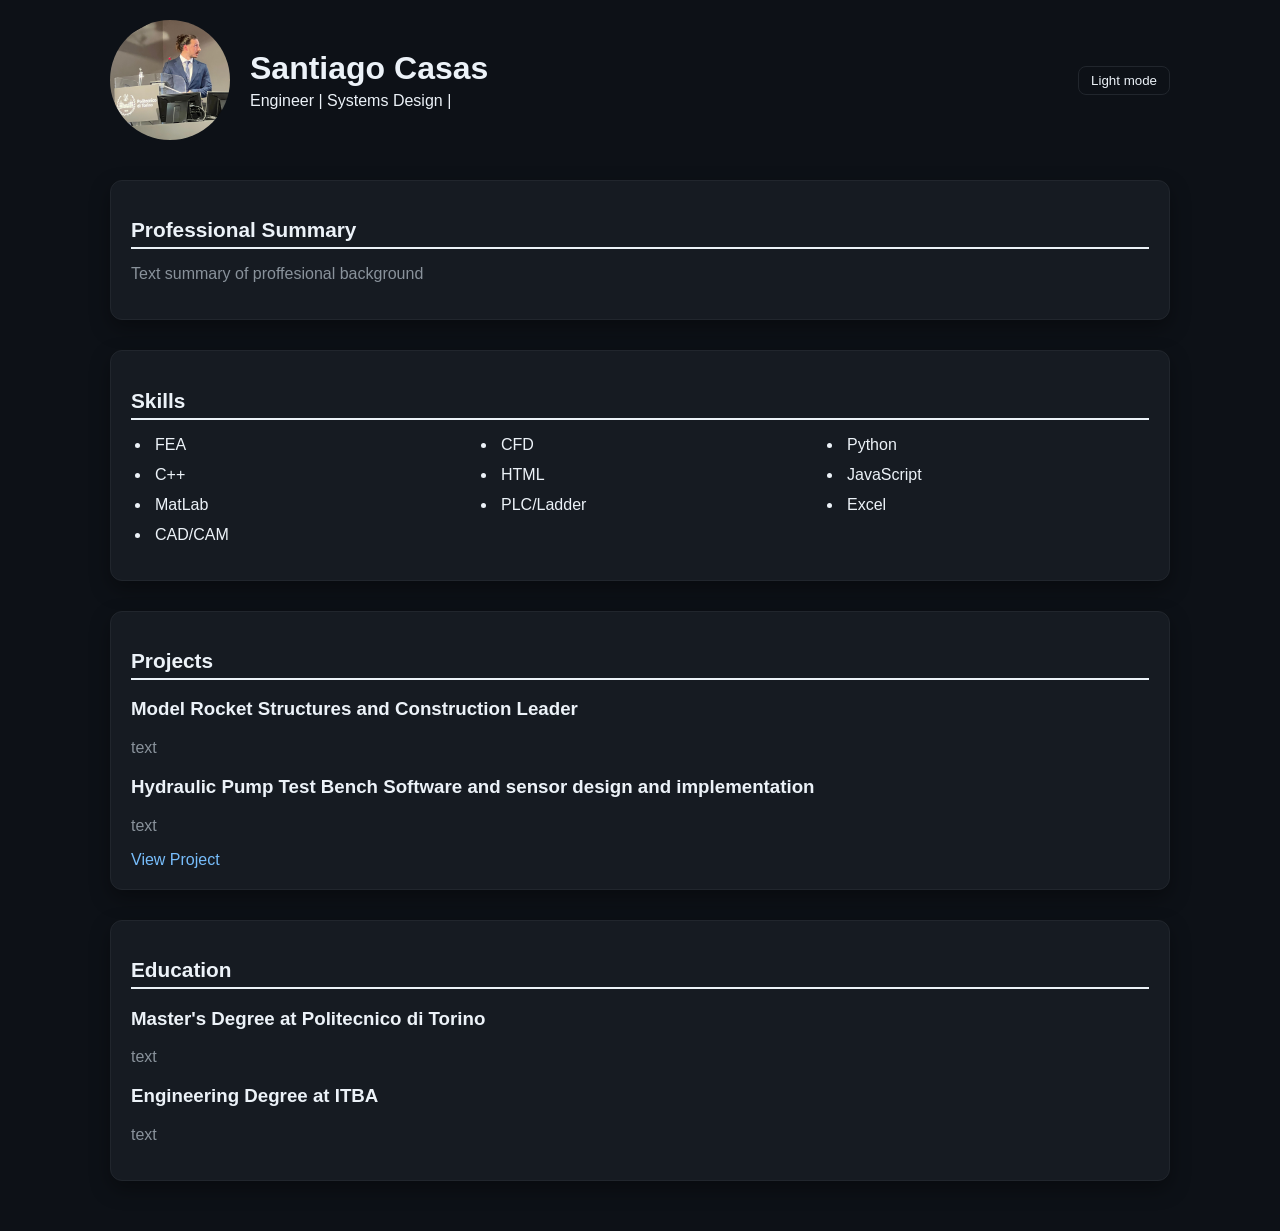
==== index.html @ 24605f94 "Initial commit" ====
<!DOCTYPE html>
<html lang="en">
<head> 
    <meta chaset="UTF-8">
    <meta name="viewport" content="width=device-width, initial-scale=1.0">
    <link rel="stylesheet" href="style.css">
    <title>Santiago Casas Mech. Eng.</title>
</head>

<body>
    <header class="header">
        <img src="assets/profile_pic.jpg" alt="Profile photo" class="profile-photo">

        <div class="header-text">
            <h1>Santiago Casas</h1>
            <p>Engineer | Systems Design | </p>
        </div>
        <button id="theme-toggle" class="theme-toggle">
            Light mode
        </button>
    </header>
<!-- Proffesional Summary -->
    <section class="card reveal">
        <h2 class="card-title">Professional Summary</h2>
        <p>
            Text summary of proffesional background
        </p>
    </section>

<!-- Skills -->
    <section class="card reveal">
        <h2 class="card-title">Skills</h2>
        <ul class="skill-list">
            <li>FEA</li>
            <li>CFD</li>
            <li>Python</li>
            <li>C++</li>
            <li>HTML</li>
            <li>JavaScript</li>
            <li>MatLab</li>
            <li>PLC/Ladder</li>
            <li>Excel</li>
            <li>CAD/CAM</li>
        </ul>
    </section>

<!-- Projects -->
    <section class="card reveal">
        <h2 class="card-title">Projects</h2>
        <article>
            <h3>Model Rocket Structures and Construction Leader</h3>
            <p>text</p>

            <h3>Hydraulic Pump Test Bench Software and sensor design and implementation</h3>
            <p>
                text
            </p>
            <a href="projects/testbench.html">View Project</a>
        </article>
    </section>

<!-- Education -->
    <section class="card reveal">
        <h2 class="card-title">Education</h2>
        <article>
            <h3>Master's Degree at Politecnico di Torino</h3>
            <p>text</p>

            <h3>Engineering Degree at ITBA</h3>
            <p>text</p>
        </article>
    </section>
<script src="script.js"></script>
</body>

</html>
---- style.css ----
body {
    font-family: Arial, Helvetica, sans-serif;
    max-width: 1100px;
    margin: auto;
    padding: 20px;
    color: var(--text-color);
    background-color: var(--bg-color);
}

:root{
    --bg-color: #0d1117;
    --card-bg: #161b22;
    --text-color: #ecf2f8;
    --muted-text: #89929b;
    --accent-color: #77bdfb;
    --border-color: #21262d;
}

body.light {
    --bg-color: #f2f4f8;
    --card-bg: #ffffff;
    --text-color: #1f2937;
    --muted-text: #6b7280;
    --accent-color: #2563eb;
    --border-color: #e5e7eb;
}

* {
    box-sizing: border-box;
}

/* body {
    margin: 0;
} */

figure {
    margin: 0;
}

.header {
    display: flex;
    align-items: center;
    gap: 20px;
    /* text-align: center; */
    margin-bottom: 40px;
    /* outline: 2px dashed blue; */
}

.theme-toggle {
    margin-left: auto;
    padding: 6px 12px;
    border-radius: 8px;
    border: 1px solid var(--border-color);
    background: transparent;
    color: var(--text-color);
    cursor: pointer;
}

.reveal {
    opacity: 0;
    transform: translateY(40px);
    transition: opacity 2.0s ease, transform 2.0s ease;
}

.reveal.visible {
    opacity: 1;
    transform: translateY(0);
}


a {
    color: var(--accent-color);
    text-decoration: none;
}

.skill-list{
    --columns: 3;
    display: grid;
    grid-template-columns: repeat(var(--columns), 1fr);
    gap: 12px 40px;
}

.skill-list li{
    padding-left: 4px;
}

.header-text h1{
    margin: 0;
}

.header-text p{
    margin: 5px 0 0;
    color: var(--text-color);
}

section {
    margin-bottom: 30px;
}

.profile-photo{
    width: 120px;
    height: 120px;
    border-radius: 50%;
    object-fit: cover;
}

.card {
    background-color: var(--card-bg);
    border: 1px solid var(--border-color);
    padding: 20px;
    margin-bottom: 30px;
    border-radius: 12px;
    box-shadow: 0 8px 20px rgba(0,0,0, 0.35);
    transition: transform 0.2s ease, box-shadow 0.2s ease;
}

.card:hover{
    transform: translateY(-4px);
    box-shadow: 0 12px 25px rgba(0,0,0,0.08);
}

.card-title{
    margin-bottom: 15px;
    font-size: 1.3em;
    color: var(--text-color);
}

h1 {
    margin-bottom: 5px;
}

h2 {
    border-bottom: 2px solid var(--text-color);
    padding-bottom: 5px;
}

ul {
    padding-left: 20px;
}

footer {
    text-align: center;
    margin-top: 40px;
    font-size: 0.9em;
}

p{
    color: var(--muted-text);
}

.top-bar {
    position: fixed;
    top: 20px;
    left: 20px;
    right: 20px;

    display: flex;
    justify-content: space-between;
    align-items: center;

    z-index: 1000;
    pointer-events: none;
}

.top-bar > * {
    pointer-events: auto;
}

/* Project Gallery */
.project-gallery {
    margin: 40px 0;
}

.carousel {
    position: relative;
    overflow: hidden;
    border-radius: 12px;
    width: 100%;
    transition: transform 0.5s ease-out;
}

.carousel:hover {
    /* cursor: grab; */
    transform: translateY(-6px);
    box-shadow: 0 12px 25px rgba(0,0,0,0.08);
}

.carousel-track {
    display: flex;
    width: 100%;
    z-index: 1;
    transition: transform 0.7s cubic-bezier(0.4,0,0.2,1);
}

.carousel-slide{
    flex: 0 0 100%;
    width: 100%;
    box-sizing: border-box;
    position: relative;
}

.carousel-slide img{
    width: 100%;
    display: block;
    /* object-fit: cover; */
}

.carousel-slide figcaption{
    display: none;
}

.carousel-track img {
    width: 100%;
    flex-shrink: 0;
    object-fit: cover;
    height: 400px;
}

.carousel-ui {
    position: absolute;
    bottom: 0;
    left: 0;
    right: 0;

    display: flex;
    justify-content: space-between;
    align-items: center;

    padding: 8px 16px;

    background: linear-gradient(
        to top,
        rgba(0,0,0,0.7),
        rgba(0,0,0,0)
        );

    border-radius: 8px;
    color: white;
    font-size: 0.9rem;

    pointer-events: none;

    z-index: 10;
}

.carousel-caption {
    max-width: 70%;
    opacity: 0.9;
    transition: opacity 0.8s ease;
    white-space: nowrap;
}

.carousel-counter {
    white-space: nowrap;
    opacity: 0.9;
    transition: opacity 0.8s ease;
}

.carousel-btn {
    position: absolute;
    top: 50%;
    transform: translateY(-50%);
    background: rgba(0, 0, 0, 0.5);
    color: white;
    border: none;
    font-size: 2rem;
    padding: 6px 12px;
    cursor: pointer;
}

.carousel-btn.prev {
    left: 10px;
}

.carousel-btn.next {
    right: 10px;
}

@media (max-width: 500px) {
    .header {
        flex-direction: column;
        text-align: center;
    }
    .carousel-track img{
        height: 250px;
    }

    .skill-list{
        --columns: 1;
    }
}

@media (max-width: 900px) {
    .header {
        flex-direction: column;
        text-align: center;
    }
    .carousel-track img{
        height: 250px;
    }

    .skill-list{
        --columns: 2;
    }
}
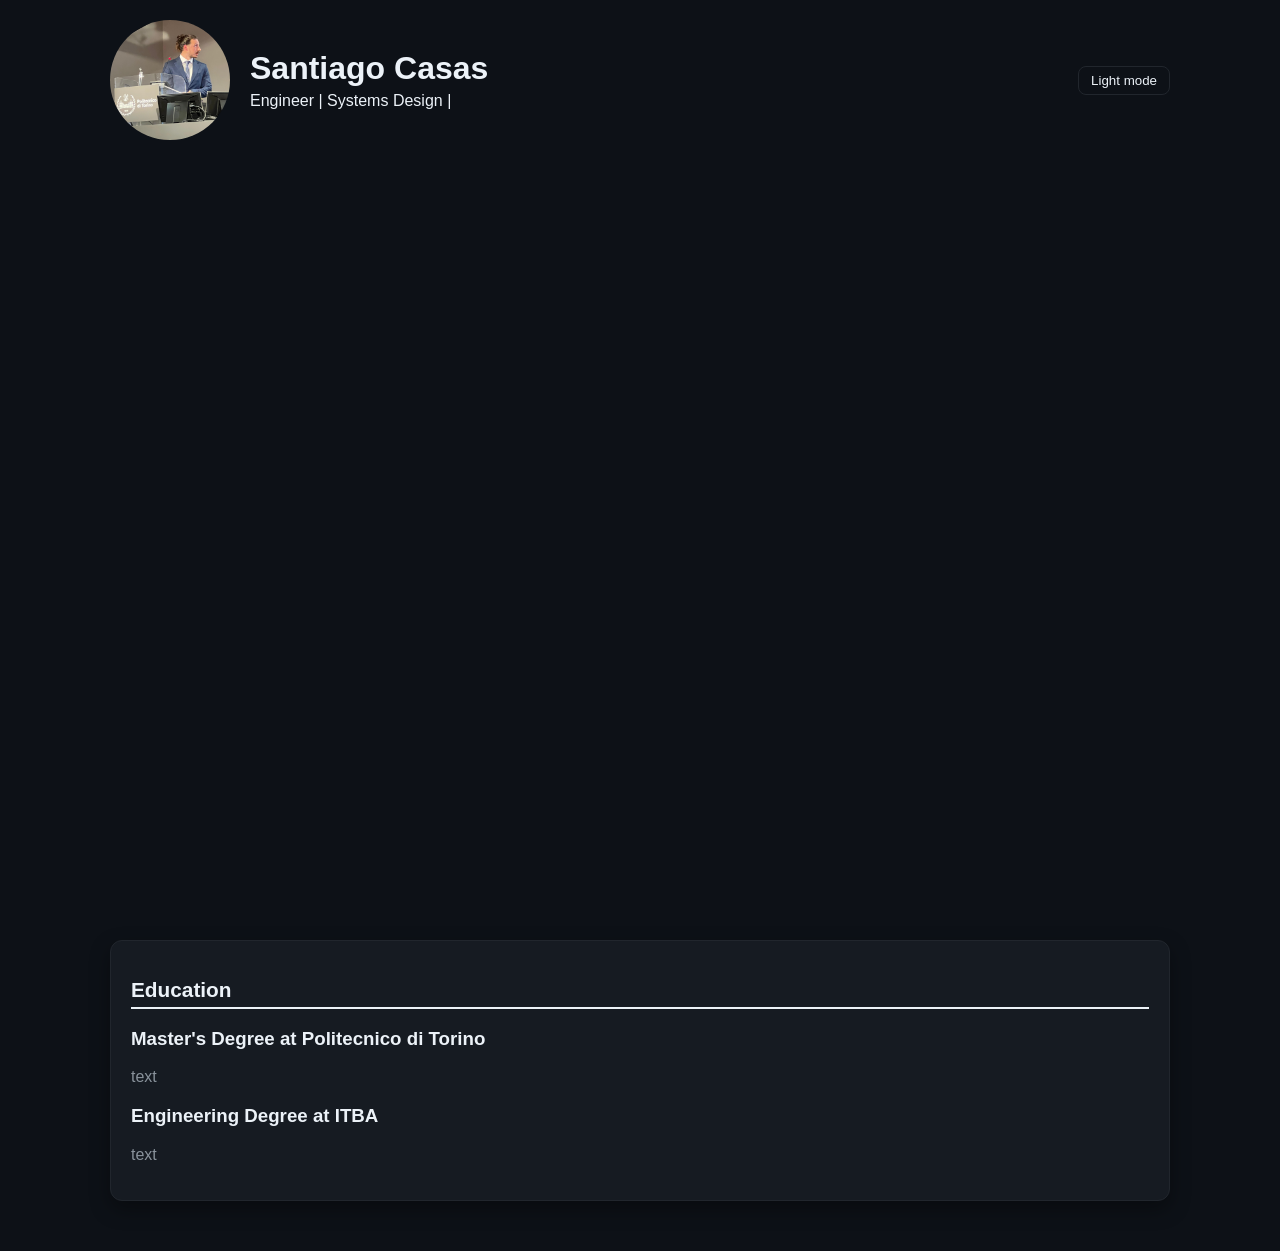
==== commit cc5f609e: "update 1" ====
--- a/index.html
+++ b/index.html
@@ -55,7 +55,25 @@
             <p>
                 text
             </p>
-            <a href="projects/testbench.html">View Project</a>
+            <!-- <a href="projects/testbench.html">View Project</a> -->
+
+            <a href="projects/testbench.html">
+            <button class="animated-button">
+            <svg width="100%" viewBox="0 0 24 24" class="arr-2" xmlns="http://www.w3.org/2000/svg">
+                <path
+                d="M16.1716 10.9999L10.8076 5.63589L12.2218 4.22168L20 11.9999L12.2218 19.778L10.8076 18.3638L16.1716 12.9999H4V10.9999H16.1716Z"
+                ></path>
+            </svg>
+            <span class="text">View Project</span>
+            <span class="circle"></span>
+            <svg width="100%" viewBox="0 0 24 24" class="arr-1" xmlns="http://www.w3.org/2000/svg">
+                <path
+                d="M16.1716 10.9999L10.8076 5.63589L12.2218 4.22168L20 11.9999L12.2218 19.778L10.8076 18.3638L16.1716 12.9999H4V10.9999H16.1716Z"
+                ></path>
+            </svg>
+            </button>
+            </a>
+
         </article>
     </section>
 
--- a/style.css
+++ b/style.css
@@ -1,3 +1,14 @@
+/* ==================================================
+    1. RESET & GLOBALS
+================================================== */
+* {
+    box-sizing: border-box;
+}
+
+figure {
+    margin: 0;
+}
+
 body {
     font-family: Arial, Helvetica, sans-serif;
     max-width: 1100px;
@@ -7,6 +18,10 @@
     background-color: var(--bg-color);
 }
 
+/* ==================================================
+    2. CSS VARIABLES
+================================================== */
+
 :root{
     --bg-color: #0d1117;
     --card-bg: #161b22;
@@ -14,28 +29,24 @@
     --muted-text: #89929b;
     --accent-color: #77bdfb;
     --border-color: #21262d;
+    --hrefBtn-color: #7f25c5;
+    --hrefBtntext-color: #212121;
+    /* --themeBtn-hover:  */
 }
 
 body.light {
-    --bg-color: #f2f4f8;
+    --bg-color: #e8e8e8;
     --card-bg: #ffffff;
     --text-color: #1f2937;
     --muted-text: #6b7280;
     --accent-color: #2563eb;
     --border-color: #e5e7eb;
-}
-
-* {
-    box-sizing: border-box;
-}
-
-/* body {
-    margin: 0;
-} */
-
-figure {
-    margin: 0;
-}
+    --hrefBtntext-color: #ecf2f8;
+}
+
+/* ==================================================
+    3. LAYOUT
+================================================== */
 
 .header {
     display: flex;
@@ -46,6 +57,100 @@
     /* outline: 2px dashed blue; */
 }
 
+/* ==================================================
+    4. SHARED COMPONENTS
+================================================== */
+.card {
+    background-color: var(--card-bg);
+    border: 1px solid var(--border-color);
+    padding: 20px;
+    margin-bottom: 30px;
+    border-radius: 12px;
+    box-shadow: 0 8px 20px rgba(0,0,0, 0.35);
+    transition: transform 0.2s ease, box-shadow 0.2s ease;
+}
+.card-title{
+    margin-bottom: 15px;
+    font-size: 1.3em;
+    color: var(--text-color);
+}
+
+h1 {
+    margin-bottom: 5px;
+}
+
+h2 {
+    border-bottom: 2px solid var(--text-color);
+    padding-bottom: 5px;
+}
+
+ul {
+    padding-left: 20px;
+}
+
+footer {
+    text-align: center;
+    margin-top: 40px;
+    font-size: 0.9em;
+}
+
+p{
+    color: var(--muted-text);
+}
+
+
+/* ==================================================
+    5. PAGE SECTIONS
+================================================== */
+.profile-photo{
+    width: 120px;
+    height: 120px;
+    border-radius: 50%;
+    object-fit: cover;
+}
+
+section {
+    margin-bottom: 30px;
+}
+
+.skill-list{
+    --columns: 3;
+    display: grid;
+    grid-template-columns: repeat(var(--columns), 1fr);
+    gap: 12px 40px;
+}
+.skill-list li{
+    padding-left: 4px;
+}
+
+.header-text h1{
+    margin: 0;
+}
+.header-text p{
+    margin: 5px 0 0;
+    color: var(--text-color);
+}
+
+.top-bar {
+    position: fixed;
+    top: 20px;
+    left: 20px;
+    right: 20px;
+
+    display: flex;
+    justify-content: space-between;
+    align-items: center;
+
+    z-index: 1000;
+    pointer-events: none;
+}
+.top-bar > * {
+    pointer-events: auto;
+}
+
+/* ==================================================
+    6. INTERACTIVE ELEMENTS
+================================================== */
 .theme-toggle {
     margin-left: auto;
     padding: 6px 12px;
@@ -54,12 +159,196 @@
     background: transparent;
     color: var(--text-color);
     cursor: pointer;
-}
+    transition: ease-out 0.4s;
+    box-shadow: inset 0 0 0 0 var(--hrefBtn-color);
+}
+
+.theme-toggle:hover {
+    color: var(--text-color);
+    box-shadow: inset 0 -100px 0 0 var(--hrefBtn-color);
+}
+
+.theme-toggle:active{
+    transform: scale(0.9);
+}
+
+/* From Uiverse.io by gharsh11032000 */ 
+.animated-button {
+    position: relative;
+    display: flex;
+    align-items: center;
+    gap: 4px;
+    padding: 6px 36px;
+    border: 4px solid;
+    border-color: transparent;
+    font-size: 16px;
+    background-color: inherit;
+    border-radius: 20px;
+    font-weight: 600;
+    color: var(--hrefBtn-color);
+    box-shadow: 0 0 0 2px var(--hrefBtn-color);
+    cursor: pointer;
+    overflow: hidden;
+    transition: all 0.6s cubic-bezier(0.23, 1, 0.32, 1);
+}
+
+.animated-button svg {
+    position: absolute;
+    width: 24px;
+    fill: var(--hrefBtn-color);
+    z-index: 9;
+    transition: all 0.8s cubic-bezier(0.23, 1, 0.32, 1);
+}
+
+.animated-button .arr-1 {
+    right: 16px;
+}
+
+.animated-button .arr-2 {
+    left: -25%;
+}
+
+.animated-button .circle {
+    position: absolute;
+    top: 50%;
+    left: 50%;
+    transform: translate(-50%, -50%);
+    width: 20px;
+    height: 20px;
+    background-color: var(--hrefBtn-color);
+    border-radius: 50%;
+    opacity: 0;
+    transition: all 0.8s cubic-bezier(0.23, 1, 0.32, 1);
+}
+
+.animated-button .text {
+    position: relative;
+    z-index: 1;
+    transform: translateX(-12px);
+    transition: all 0.8s cubic-bezier(0.23, 1, 0.32, 1);
+}
+
+.animated-button:hover {
+    box-shadow: 0 0 0 12px transparent;
+    color: var(--hrefBtntext-color);
+    border-radius: 12px;
+}
+
+.animated-button:hover .arr-1 {
+    right: -25%;
+}
+
+.animated-button:hover .arr-2 {
+    left: 16px;
+}
+
+.animated-button:hover .text {
+    transform: translateX(12px);
+}
+
+.animated-button:hover svg {
+    fill: var(--hrefBtntext-color);
+}
+
+.animated-button:active {
+    scale: 0.95;
+    box-shadow: 0 0 0 4px var(--hrefBtn-color);
+}
+
+.animated-button:hover .circle {
+    width: 220px;
+    height: 220px;
+    opacity: 1;
+}
+
+/* From Uiverse.io by karthik092726122003 */ 
+.styled-wrapper .button {
+    display: block;
+    position: relative;
+    width: 76px;
+    height: 76px;
+    margin: 0;
+    overflow: hidden;
+    outline: none;
+    background-color: transparent;
+    cursor: pointer;
+    border: 0;
+}
+
+.styled-wrapper .button:before {
+    content: "";
+    position: absolute;
+    border-radius: 50%;
+    inset: 7px;
+    border: 3px solid var(--muted-text); /* Update dynamically for light/dark mode */
+    transition:
+        opacity 0.4s cubic-bezier(0.77, 0, 0.175, 1) 80ms,
+        transform 0.5s cubic-bezier(0.455, 0.03, 0.515, 0.955) 80ms;
+}
+
+.styled-wrapper .button:after {
+    content: "";
+    position: absolute;
+    border-radius: 50%;
+    inset: 7px;
+    border: 4px solid var(--hrefBtn-color);
+    transform: scale(1.3);
+    transition:
+        opacity 0.4s cubic-bezier(0.165, 0.84, 0.44, 1),
+        transform 0.5s cubic-bezier(0.25, 0.46, 0.45, 0.94);
+    opacity: 0;
+}
+
+.styled-wrapper .button:hover:before,
+.styled-wrapper .button:focus:before {
+    opacity: 0;
+    transform: scale(0.7);
+    transition:
+        opacity 0.4s cubic-bezier(0.165, 0.84, 0.44, 1),
+        transform 0.5s cubic-bezier(0.25, 0.46, 0.45, 0.94);
+}
+
+.styled-wrapper .button:hover:after,
+.styled-wrapper .button:focus:after {
+    opacity: 1;
+    transform: scale(1);
+    transition:
+        opacity 0.4s cubic-bezier(0.77, 0, 0.175, 1) 80ms,
+        transform 0.5s cubic-bezier(0.455, 0.03, 0.515, 0.955) 80ms;
+}
+
+.styled-wrapper .button-box {
+    display: flex;
+    position: absolute;
+    top: 0;
+    left: 0;
+}
+
+.styled-wrapper .button-elem {
+    display: block;
+    width: 30px;
+    height: 30px;
+    margin: 24px 18px 0 22px;
+    transform: rotate(360deg);
+    fill: #f0eeef;
+}
+
+.styled-wrapper .button:hover .button-box,
+.styled-wrapper .button:focus .button-box {
+    transition: 0.4s;
+    transform: translateX(-69px);
+}
+
+/* ==================================================
+    7. ANIMATIONS
+================================================== */
 
 .reveal {
     opacity: 0;
     transform: translateY(40px);
-    transition: opacity 2.0s ease, transform 2.0s ease;
+    transition:
+        opacity 1.5s ease-out,
+        transform 1.5s cubic-bezier(0.2, 0.8, 0.2, 1);;
 }
 
 .reveal.visible {
@@ -67,103 +356,14 @@
     transform: translateY(0);
 }
 
-
-a {
-    color: var(--accent-color);
-    text-decoration: none;
-}
-
-.skill-list{
-    --columns: 3;
-    display: grid;
-    grid-template-columns: repeat(var(--columns), 1fr);
-    gap: 12px 40px;
-}
-
-.skill-list li{
-    padding-left: 4px;
-}
-
-.header-text h1{
-    margin: 0;
-}
-
-.header-text p{
-    margin: 5px 0 0;
-    color: var(--text-color);
-}
-
-section {
-    margin-bottom: 30px;
-}
-
-.profile-photo{
-    width: 120px;
-    height: 120px;
-    border-radius: 50%;
-    object-fit: cover;
-}
-
-.card {
-    background-color: var(--card-bg);
-    border: 1px solid var(--border-color);
-    padding: 20px;
-    margin-bottom: 30px;
-    border-radius: 12px;
-    box-shadow: 0 8px 20px rgba(0,0,0, 0.35);
-    transition: transform 0.2s ease, box-shadow 0.2s ease;
+.reveal.active {
+    opacity: 1;
+    transform: translateY(0);
 }
 
 .card:hover{
     transform: translateY(-4px);
     box-shadow: 0 12px 25px rgba(0,0,0,0.08);
-}
-
-.card-title{
-    margin-bottom: 15px;
-    font-size: 1.3em;
-    color: var(--text-color);
-}
-
-h1 {
-    margin-bottom: 5px;
-}
-
-h2 {
-    border-bottom: 2px solid var(--text-color);
-    padding-bottom: 5px;
-}
-
-ul {
-    padding-left: 20px;
-}
-
-footer {
-    text-align: center;
-    margin-top: 40px;
-    font-size: 0.9em;
-}
-
-p{
-    color: var(--muted-text);
-}
-
-.top-bar {
-    position: fixed;
-    top: 20px;
-    left: 20px;
-    right: 20px;
-
-    display: flex;
-    justify-content: space-between;
-    align-items: center;
-
-    z-index: 1000;
-    pointer-events: none;
-}
-
-.top-bar > * {
-    pointer-events: auto;
 }
 
 /* Project Gallery */
@@ -276,6 +476,10 @@
     right: 10px;
 }
 
+/* ==================================================
+    8. MEDIA QUERIES
+================================================== */
+
 @media (max-width: 500px) {
     .header {
         flex-direction: column;
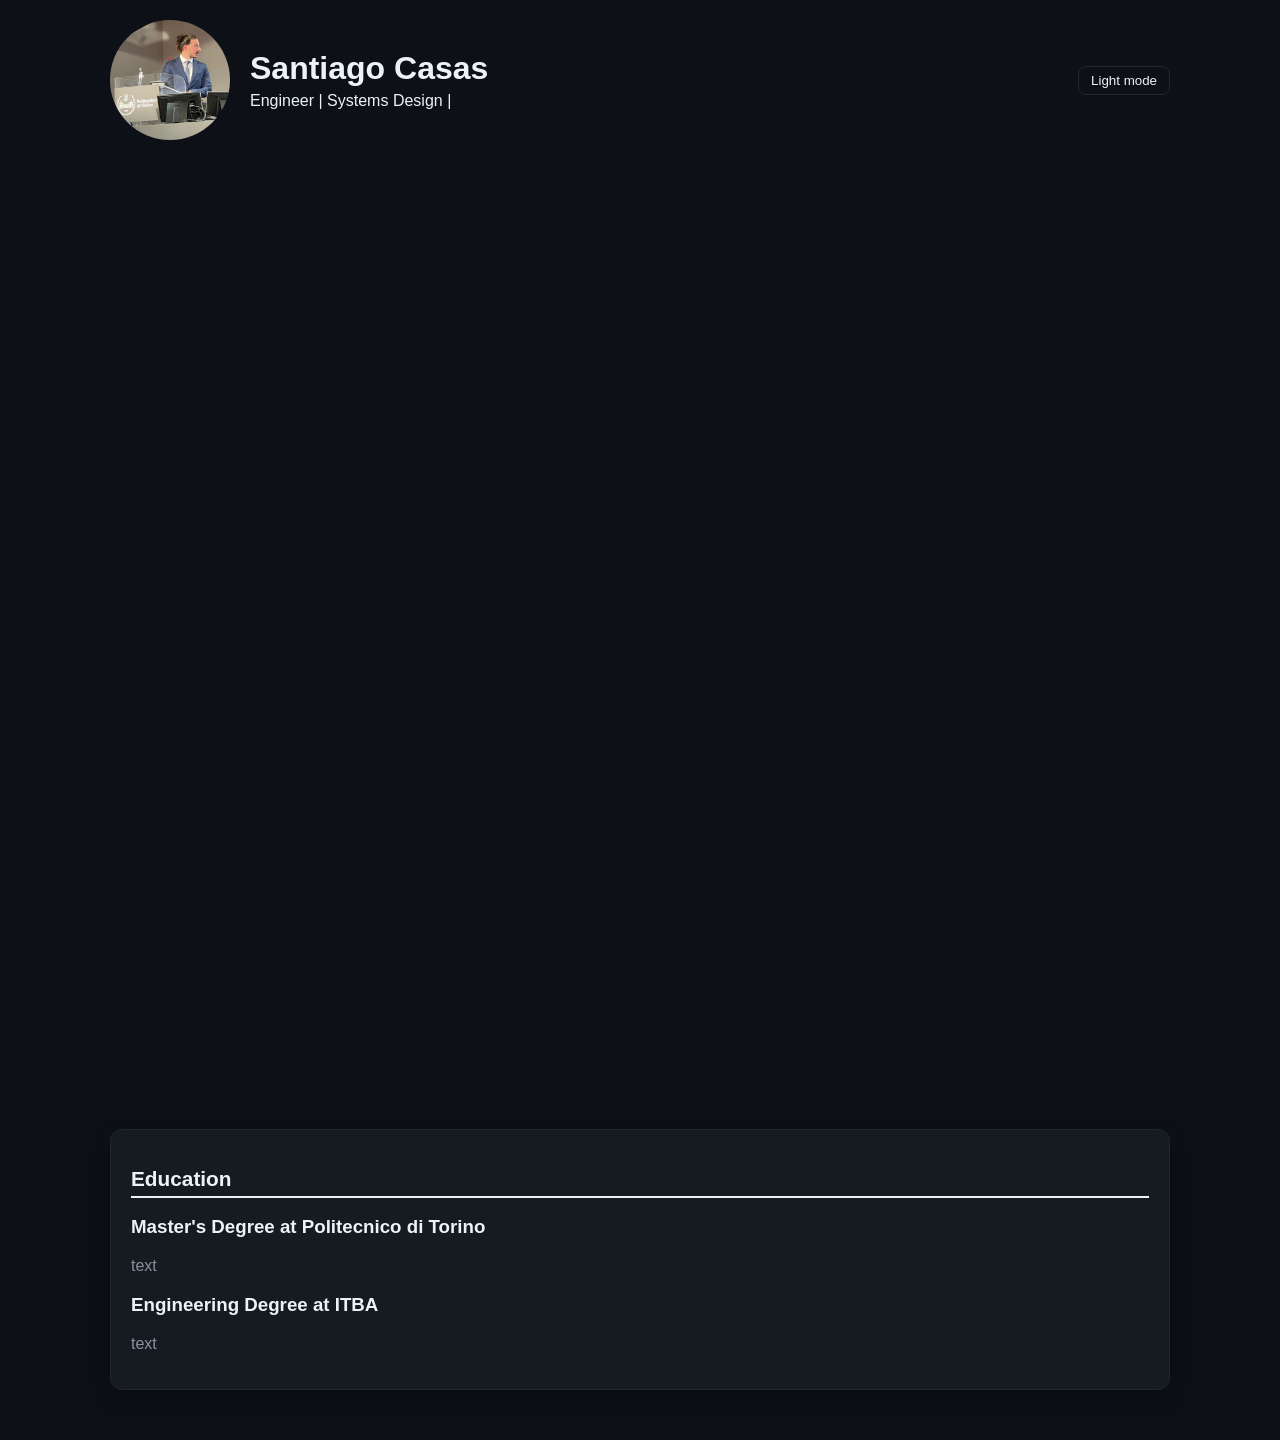
==== commit 1d7b6f19: "update 2" ====
--- a/index.html
+++ b/index.html
@@ -33,14 +33,15 @@
         <ul class="skill-list">
             <li>FEA</li>
             <li>CFD</li>
+            <li>CAD/CAM</li>
+            <li>PLC/Ladder</li>
+            <li>Excel</li>
+            <li>MatLab</li>
             <li>Python</li>
             <li>C++</li>
             <li>HTML</li>
             <li>JavaScript</li>
-            <li>MatLab</li>
-            <li>PLC/Ladder</li>
-            <li>Excel</li>
-            <li>CAD/CAM</li>
+            <li>Web Hosting</li>
         </ul>
     </section>
 
@@ -48,12 +49,12 @@
     <section class="card reveal">
         <h2 class="card-title">Projects</h2>
         <article>
-            <h3>Model Rocket Structures and Construction Leader</h3>
-            <p>text</p>
-
             <h3>Hydraulic Pump Test Bench Software and sensor design and implementation</h3>
             <p>
-                text
+                End-to-end redesign and modernization of the R&D laboratory at Bombas Rowa, 
+                integrating automation, custom software, control systems, and data infrastructure, 
+                resulting in a >500% reduction in testing time and a radical improvement in 
+                decision-making speed and data quality.
             </p>
             <!-- <a href="projects/testbench.html">View Project</a> -->
 
@@ -74,6 +75,17 @@
             </button>
             </a>
 
+            <h3>Internal Web Platform — Test Data and Performance Analytics</h3>
+            <p>Centralized web platform for storing, analyzing, and comparing 
+                real-world pump performance data generated by R&D testing.</p>
+
+            <h3>Internal Web Tool — Gantt Diagram Viewer (Intranet)</h3>
+            <p>Internal web application that allows any authorized employee 
+                to view project Gantt charts without requiring commercial software licenses.</p>
+
+            <h3>Model Rocket Structures and Construction Leader</h3>
+            <p>Leadership of the Structures Team in an academic 
+                aerospace project, culminating in the team’s first-ever rocket launch.</p>
         </article>
     </section>
 
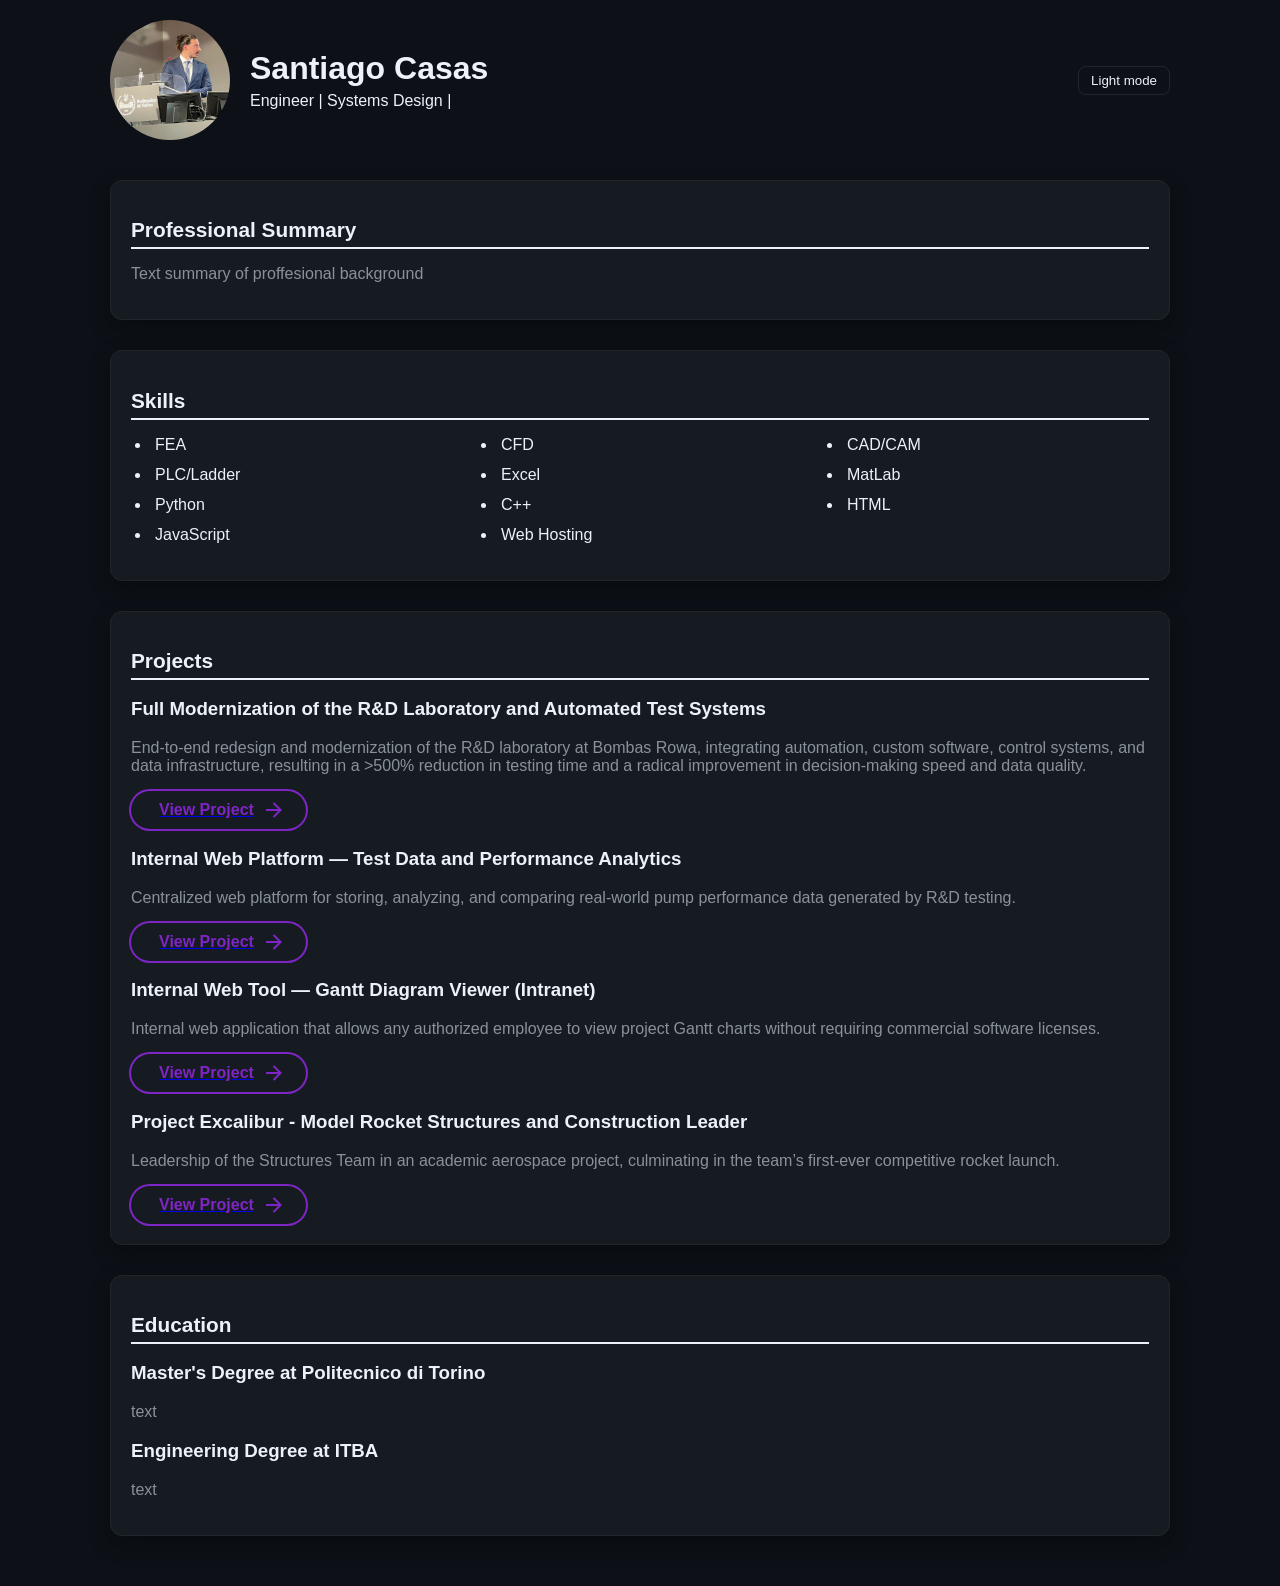
==== commit c52f5b65: "Alpha - deja info en todos los proyectos" ====
--- a/index.html
+++ b/index.html
@@ -49,7 +49,7 @@
     <section class="card reveal">
         <h2 class="card-title">Projects</h2>
         <article>
-            <h3>Hydraulic Pump Test Bench Software and sensor design and implementation</h3>
+            <h3>Full Modernization of the R&D Laboratory and Automated Test Systems</h3>
             <p>
                 End-to-end redesign and modernization of the R&D laboratory at Bombas Rowa, 
                 integrating automation, custom software, control systems, and data infrastructure, 
@@ -78,14 +78,62 @@
             <h3>Internal Web Platform — Test Data and Performance Analytics</h3>
             <p>Centralized web platform for storing, analyzing, and comparing 
                 real-world pump performance data generated by R&D testing.</p>
+            <a href="projects/web_int_tool.html">
+            <button class="animated-button">
+            <svg width="100%" viewBox="0 0 24 24" class="arr-2" xmlns="http://www.w3.org/2000/svg">
+                <path
+                d="M16.1716 10.9999L10.8076 5.63589L12.2218 4.22168L20 11.9999L12.2218 19.778L10.8076 18.3638L16.1716 12.9999H4V10.9999H16.1716Z"
+                ></path>
+            </svg>
+            <span class="text">View Project</span>
+            <span class="circle"></span>
+            <svg width="100%" viewBox="0 0 24 24" class="arr-1" xmlns="http://www.w3.org/2000/svg">
+                <path
+                d="M16.1716 10.9999L10.8076 5.63589L12.2218 4.22168L20 11.9999L12.2218 19.778L10.8076 18.3638L16.1716 12.9999H4V10.9999H16.1716Z"
+                ></path>
+            </svg>
+            </button>
+            </a>
 
             <h3>Internal Web Tool — Gantt Diagram Viewer (Intranet)</h3>
             <p>Internal web application that allows any authorized employee 
                 to view project Gantt charts without requiring commercial software licenses.</p>
+            <a href="projects/web_gantt.html">
+            <button class="animated-button">
+            <svg width="100%" viewBox="0 0 24 24" class="arr-2" xmlns="http://www.w3.org/2000/svg">
+                <path
+                d="M16.1716 10.9999L10.8076 5.63589L12.2218 4.22168L20 11.9999L12.2218 19.778L10.8076 18.3638L16.1716 12.9999H4V10.9999H16.1716Z"
+                ></path>
+            </svg>
+            <span class="text">View Project</span>
+            <span class="circle"></span>
+            <svg width="100%" viewBox="0 0 24 24" class="arr-1" xmlns="http://www.w3.org/2000/svg">
+                <path
+                d="M16.1716 10.9999L10.8076 5.63589L12.2218 4.22168L20 11.9999L12.2218 19.778L10.8076 18.3638L16.1716 12.9999H4V10.9999H16.1716Z"
+                ></path>
+            </svg>
+            </button>
+            </a>
 
-            <h3>Model Rocket Structures and Construction Leader</h3>
+            <h3>Project Excalibur - Model Rocket Structures and Construction Leader</h3>
             <p>Leadership of the Structures Team in an academic 
-                aerospace project, culminating in the team’s first-ever rocket launch.</p>
+            aerospace project, culminating in the team’s first-ever competitive rocket launch.</p>
+            <a href="projects/rokcet.html">
+            <button class="animated-button">
+            <svg width="100%" viewBox="0 0 24 24" class="arr-2" xmlns="http://www.w3.org/2000/svg">
+                <path
+                d="M16.1716 10.9999L10.8076 5.63589L12.2218 4.22168L20 11.9999L12.2218 19.778L10.8076 18.3638L16.1716 12.9999H4V10.9999H16.1716Z"
+                ></path>
+            </svg>
+            <span class="text">View Project</span>
+            <span class="circle"></span>
+            <svg width="100%" viewBox="0 0 24 24" class="arr-1" xmlns="http://www.w3.org/2000/svg">
+                <path
+                d="M16.1716 10.9999L10.8076 5.63589L12.2218 4.22168L20 11.9999L12.2218 19.778L10.8076 18.3638L16.1716 12.9999H4V10.9999H16.1716Z"
+                ></path>
+            </svg>
+            </button>
+            </a>
         </article>
     </section>
 
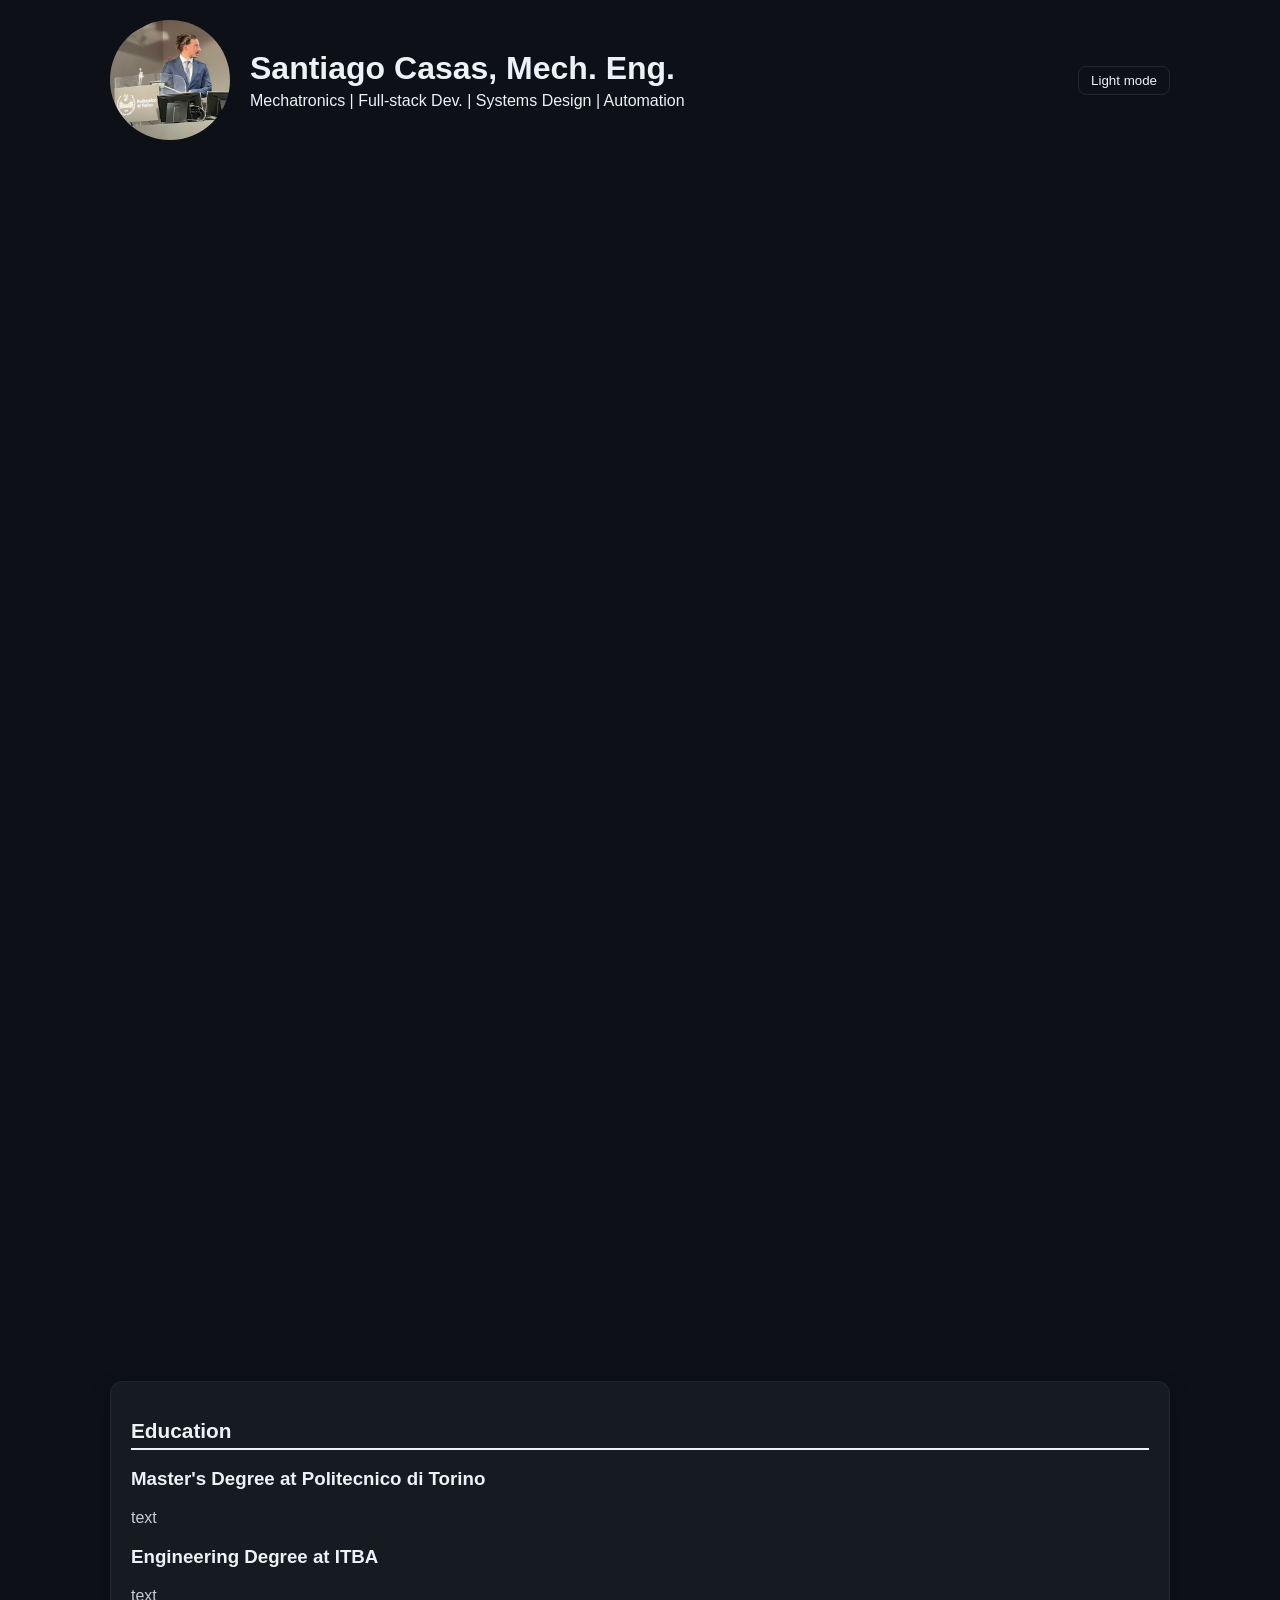
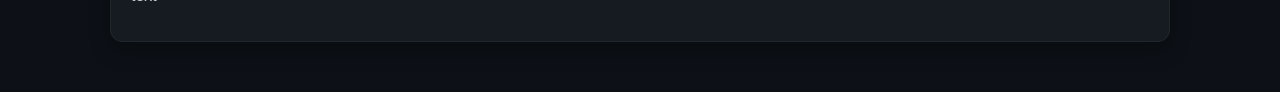
==== commit 88a879dd: "Agrega fotos y cosas de la pag ppal" ====
--- a/index.html
+++ b/index.html
@@ -12,8 +12,8 @@
         <img src="assets/profile_pic.jpg" alt="Profile photo" class="profile-photo">
 
         <div class="header-text">
-            <h1>Santiago Casas</h1>
-            <p>Engineer | Systems Design | </p>
+            <h1>Santiago Casas, Mech. Eng.</h1>
+            <p>Mechatronics | Full-stack Dev. | Systems Design | Automation </p>
         </div>
         <button id="theme-toggle" class="theme-toggle">
             Light mode
@@ -23,7 +23,19 @@
     <section class="card reveal">
         <h2 class="card-title">Professional Summary</h2>
         <p>
-            Text summary of proffesional background
+            I am a multifaceted Engineer driven by a singular goal: 
+            <strong>resilient, scalable systems that bridge the gap between 
+            complex logic and human-centric design.</strong> My work is defined by a commitment 
+            to technical excellence and a relentless curiosity that has led me 
+            to branch out beyond traditional engineering into the critical 
+            realms of <strong> Programming, Cybersecurity, and Project Leadership.</strong>
+        </p>
+        <p>
+            As I move forward, my focus is on leading high-impact technical 
+            projects where security and innovation intersect. I am passionate 
+            about creating a digital landscape that is as robust as it is accessible, and 
+            I am always looking for the next challenge that requires a "Swiss Army Knife" 
+            approach to engineering.
         </p>
     </section>
 
--- a/style.css
+++ b/style.css
@@ -26,7 +26,7 @@
     --bg-color: #0d1117;
     --card-bg: #161b22;
     --text-color: #ecf2f8;
-    --muted-text: #89929b;
+    --muted-text: #c6cdd5;
     --accent-color: #77bdfb;
     --border-color: #21262d;
     --hrefBtn-color: #7f25c5;
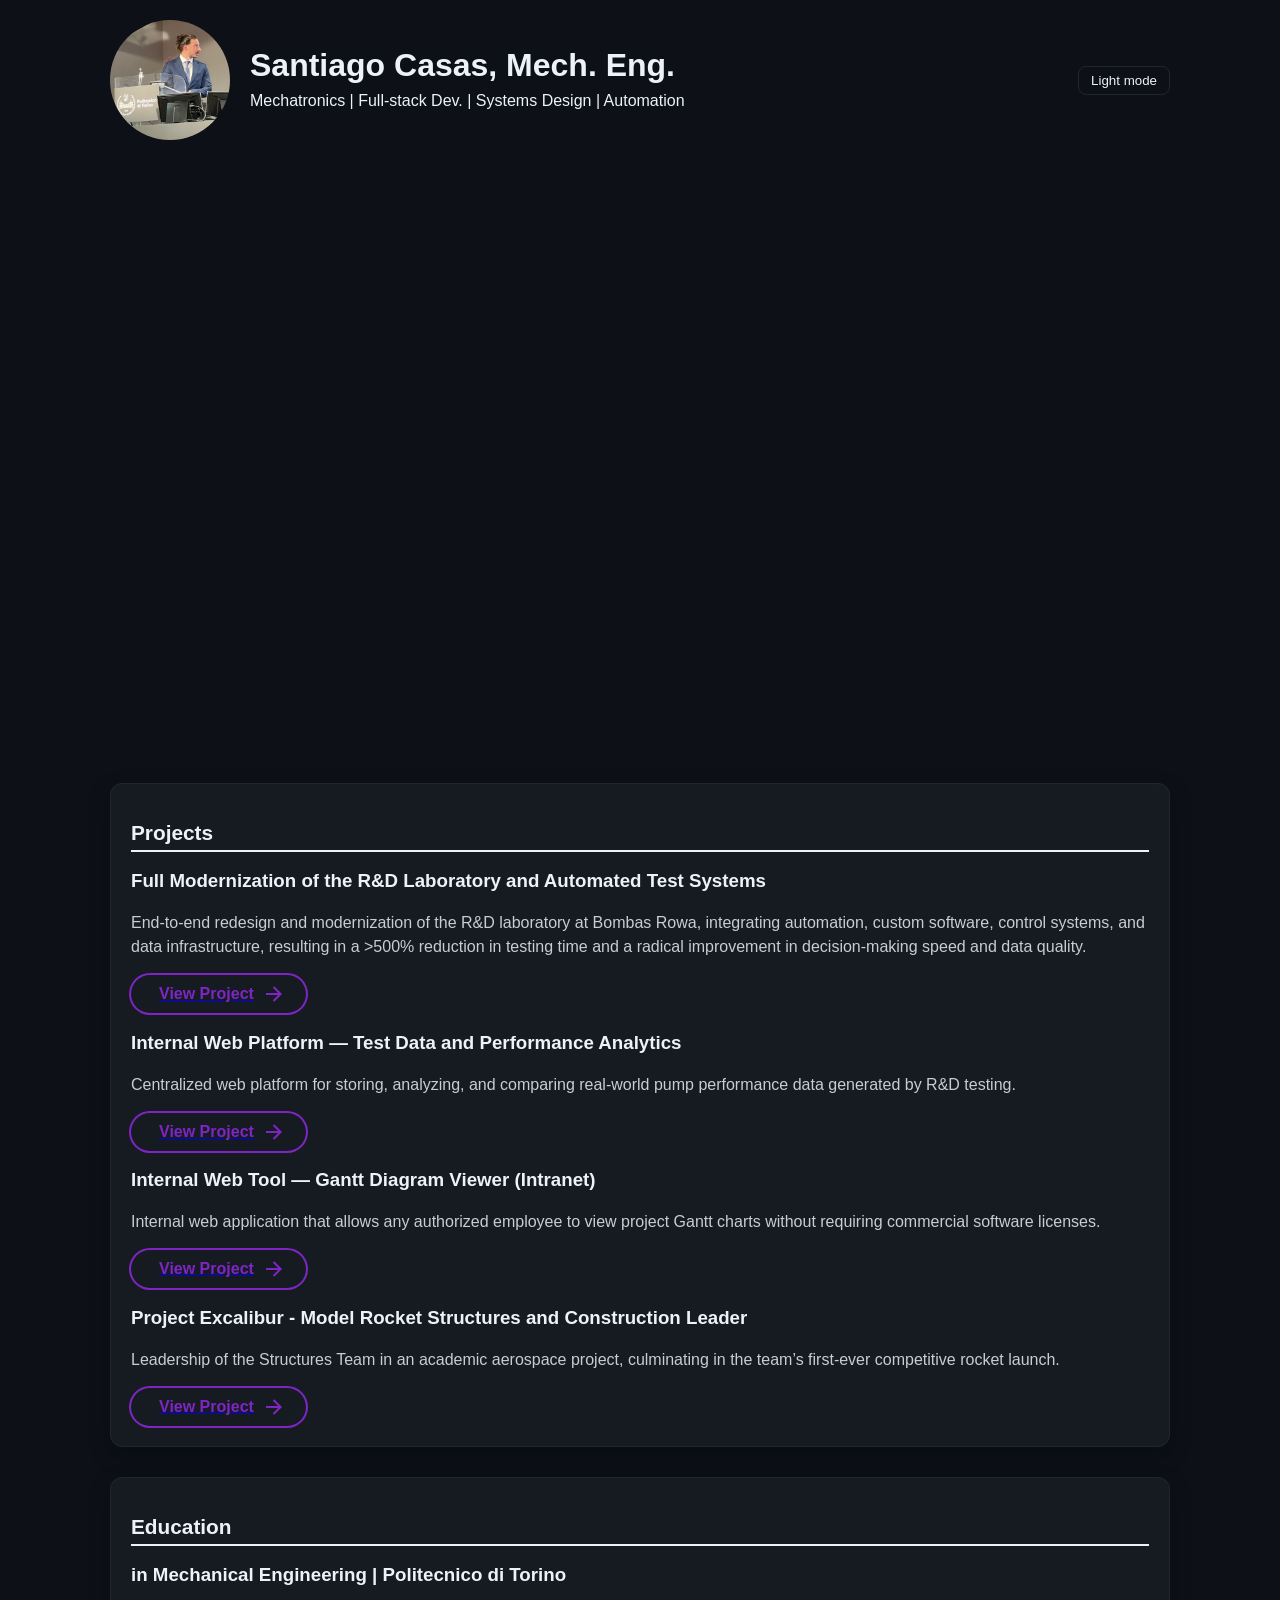
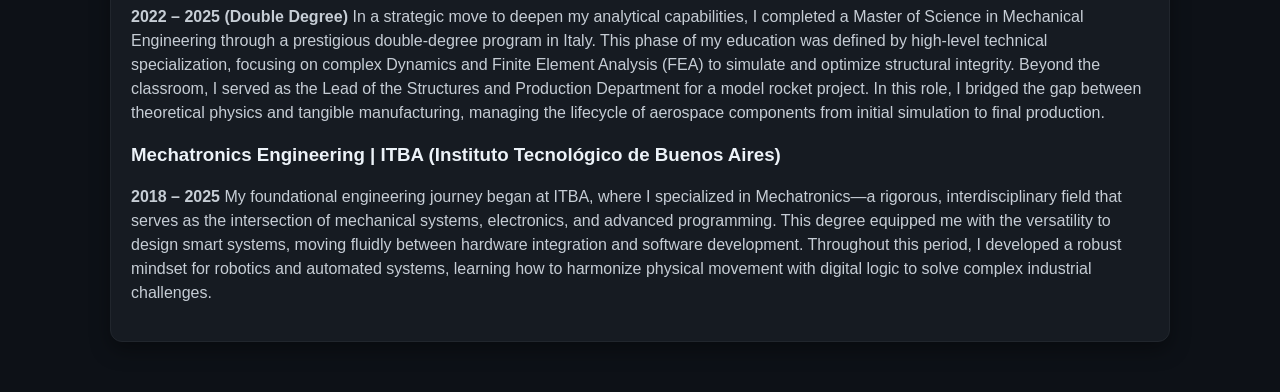
==== commit d57b3628: "Pagina ppal" ====
--- a/index.html
+++ b/index.html
@@ -54,6 +54,9 @@
             <li>HTML</li>
             <li>JavaScript</li>
             <li>Web Hosting</li>
+            <li>Cursor/Claude Code</li>
+            <li>Agentic AI</li>
+            <li>Linux Bash</li>
         </ul>
     </section>
 
@@ -153,11 +156,30 @@
     <section class="card reveal">
         <h2 class="card-title">Education</h2>
         <article>
-            <h3>Master's Degree at Politecnico di Torino</h3>
-            <p>text</p>
+            <h3>in Mechanical Engineering | Politecnico di Torino</h3>
+            <p><strong>2022 – 2025 (Double Degree)</strong> In a strategic move to deepen my analytical 
+                capabilities, I completed a Master of Science in Mechanical Engineering 
+                through a prestigious double-degree program in Italy. This phase 
+                of my education was defined by high-level technical specialization, 
+                focusing on complex Dynamics and Finite Element Analysis (FEA) to 
+                simulate and optimize structural integrity. Beyond the classroom, I 
+                served as the Lead of the Structures and Production Department for a 
+                model rocket project. In this role, I bridged the gap between 
+                theoretical physics and tangible manufacturing, managing the 
+                lifecycle of aerospace components from initial simulation to final production.
+            </p>
 
-            <h3>Engineering Degree at ITBA</h3>
-            <p>text</p>
+            <h3>Mechatronics Engineering | ITBA (Instituto Tecnológico de Buenos Aires)</h3>
+            <p><strong>2018 – 2025</strong> My foundational engineering journey began at ITBA, 
+                where I specialized in Mechatronics—a rigorous, interdisciplinary 
+                field that serves as the intersection of mechanical systems, 
+                electronics, and advanced programming. This degree equipped me with 
+                the versatility to design smart systems, moving fluidly between hardware 
+                integration and software development. Throughout this period, I 
+                developed a robust mindset for robotics and automated systems, 
+                learning how to harmonize physical movement with digital logic to 
+                solve complex industrial challenges.
+            </p>
         </article>
     </section>
 <script src="script.js"></script>
--- a/style.css
+++ b/style.css
@@ -96,6 +96,7 @@
 
 p{
     color: var(--muted-text);
+    line-height: 1.5;
 }
 
 
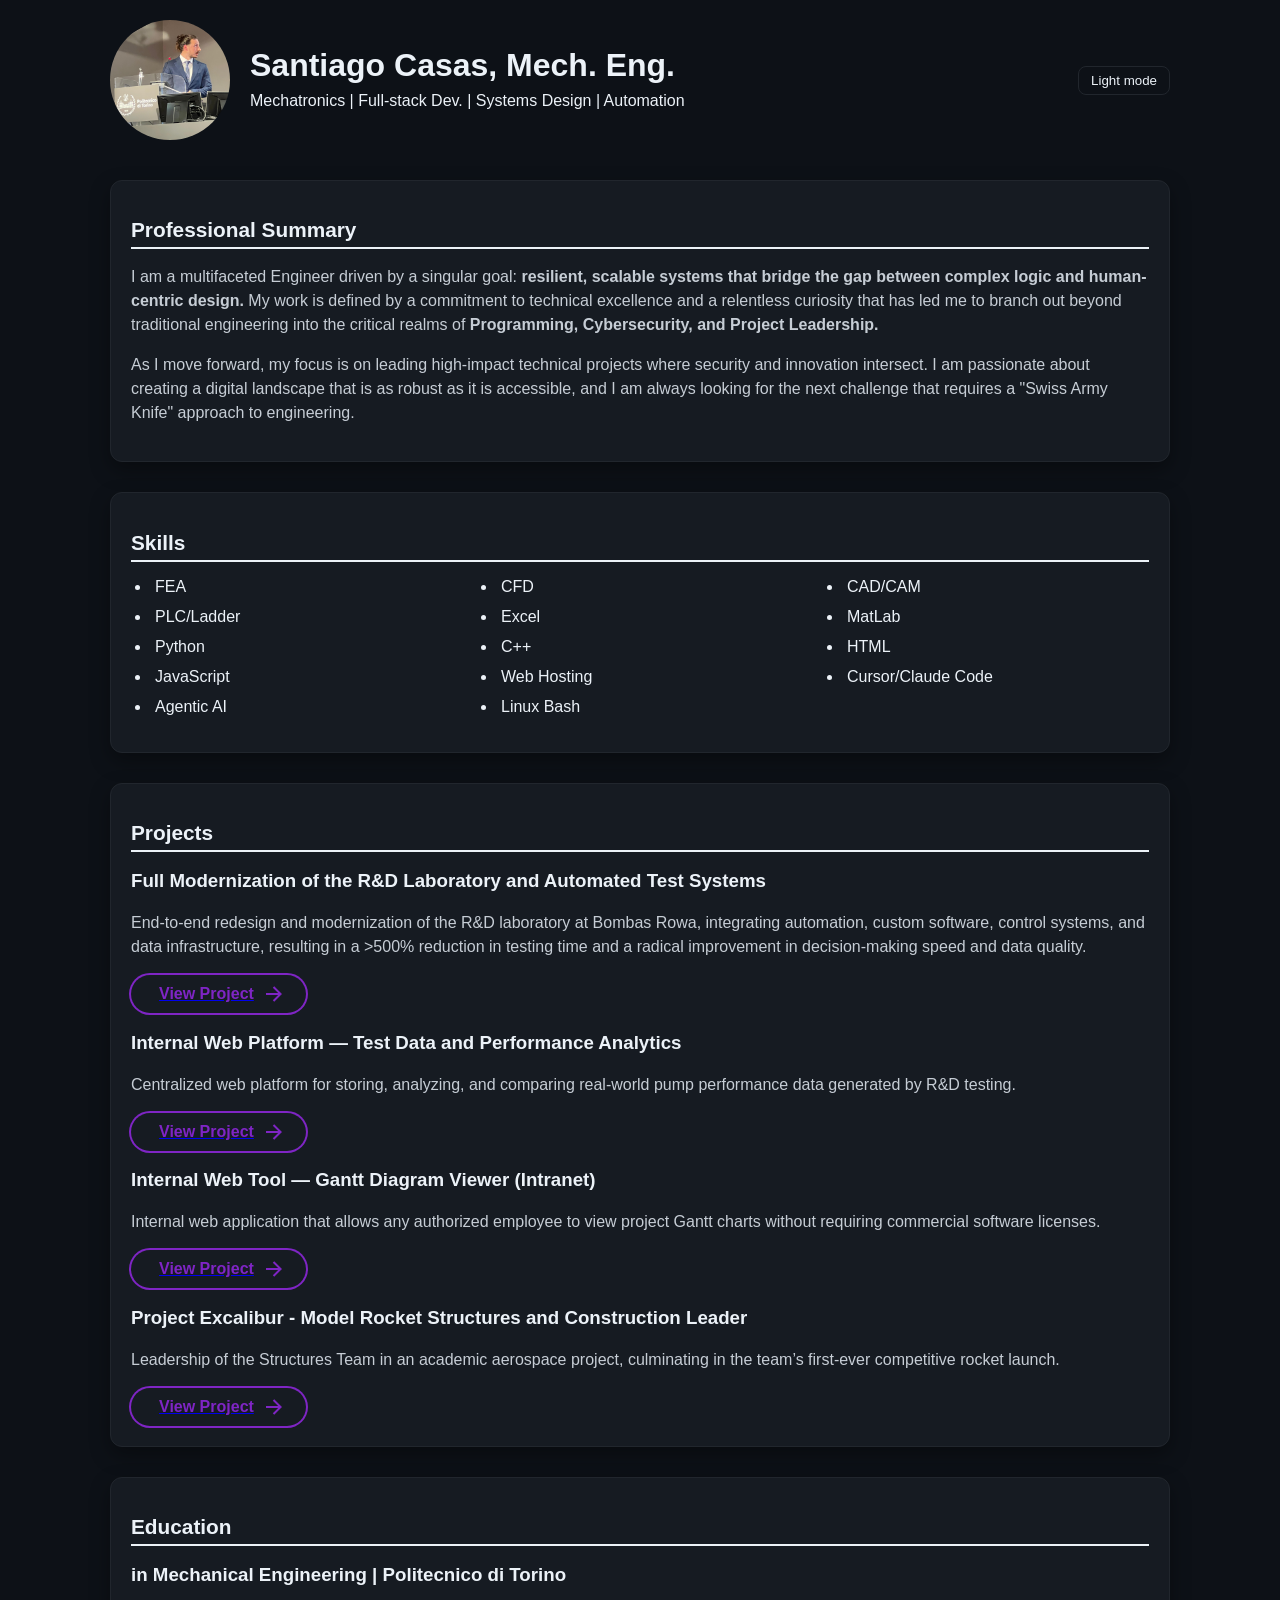
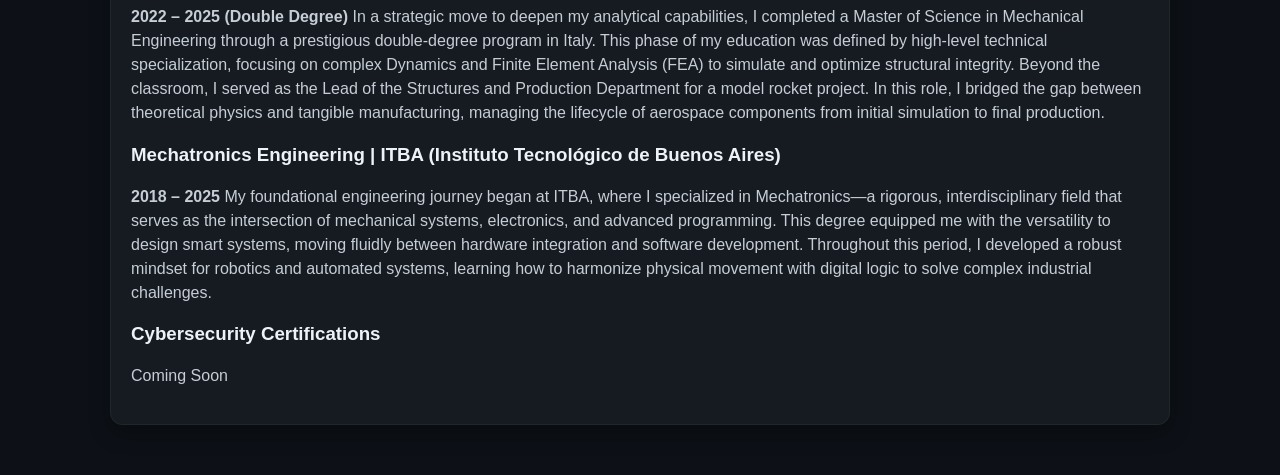
==== commit 9b4c43a1: "Cohete" ====
--- a/index.html
+++ b/index.html
@@ -180,6 +180,9 @@
                 learning how to harmonize physical movement with digital logic to 
                 solve complex industrial challenges.
             </p>
+
+            <h3>Cybersecurity Certifications</h3>
+            <p>Coming Soon</p>
         </article>
     </section>
 <script src="script.js"></script>
